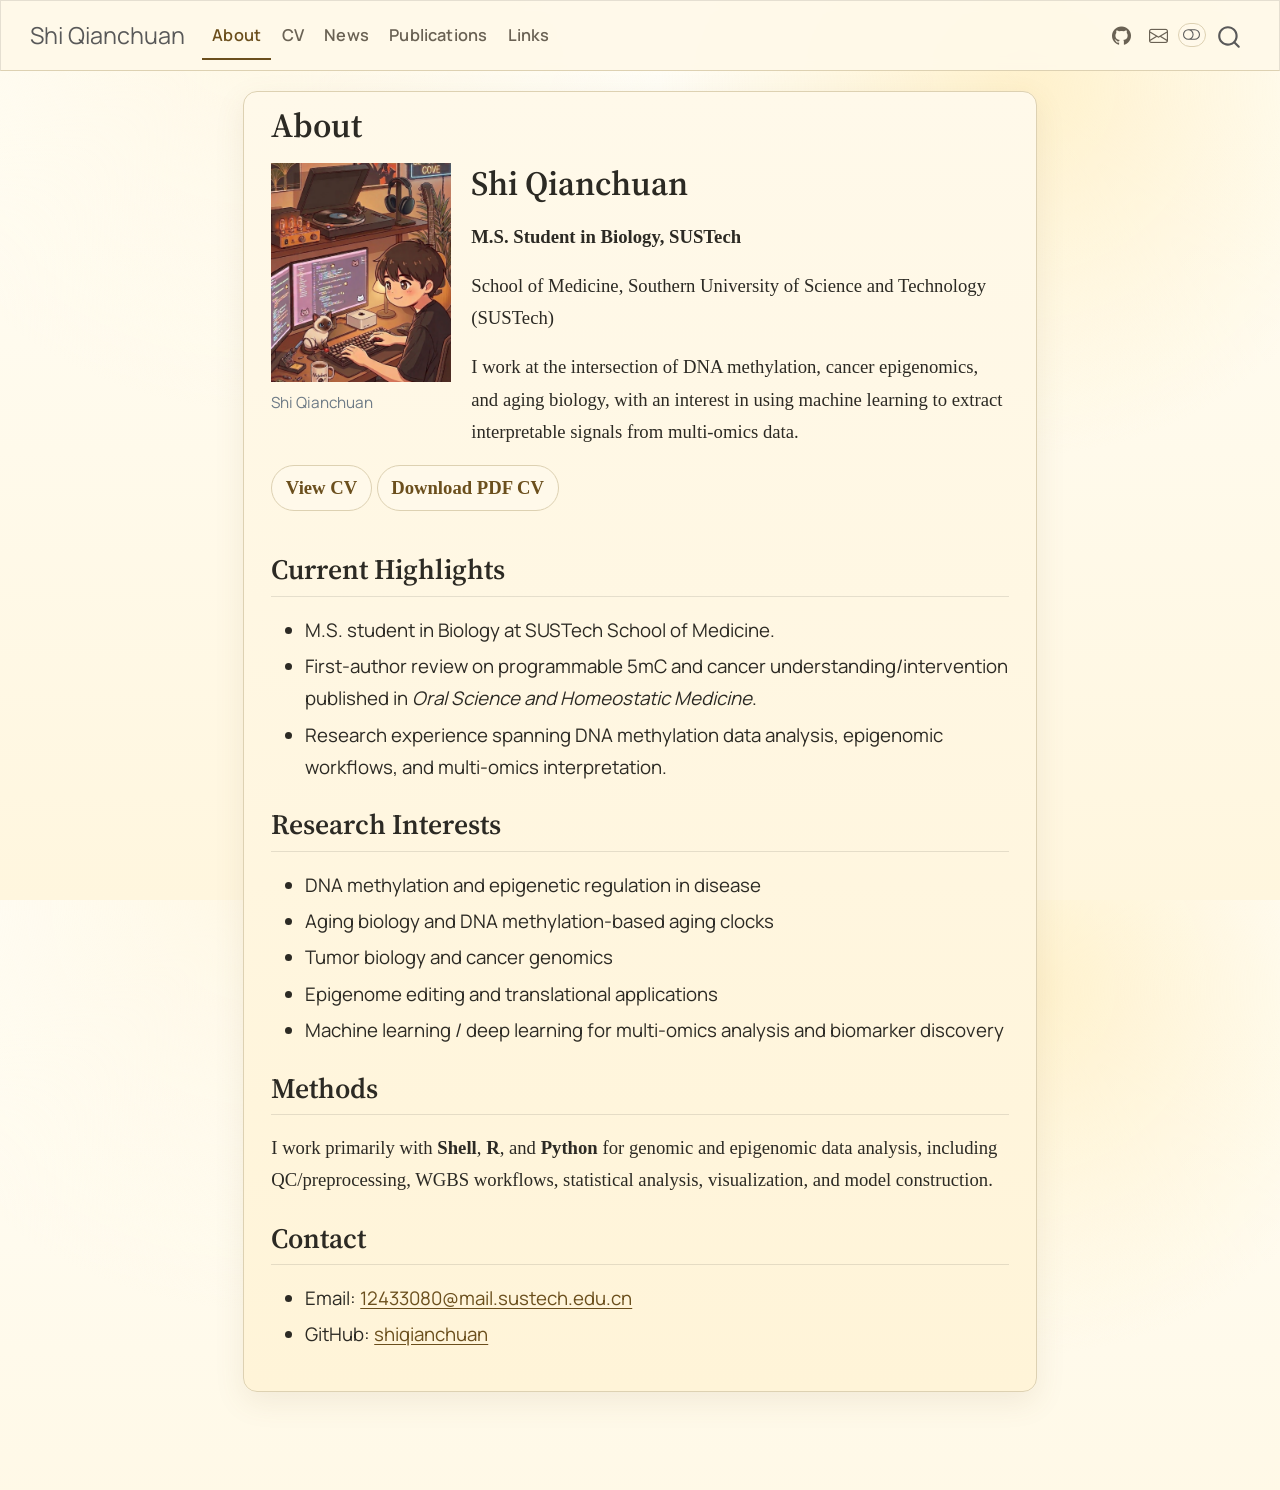
==== index.html @ 503e1775 "Update site: 2026-06-27 00:44:04" ====
<!DOCTYPE html>
<html xmlns="http://www.w3.org/1999/xhtml" lang="en" xml:lang="en"><head>

<meta charset="utf-8">
<meta name="generator" content="quarto-1.9.36">

<meta name="viewport" content="width=device-width, initial-scale=1.0, user-scalable=yes">


<title>About – Shi Qianchuan</title>
<style>
/* Default styles provided by pandoc.
** See https://pandoc.org/MANUAL.html#variables-for-html for config info.
*/
code{white-space: pre-wrap;}
span.smallcaps{font-variant: small-caps;}
div.columns{display: flex; gap: min(4vw, 1.5em);}
div.column{flex: auto; overflow-x: auto;}
div.hanging-indent{margin-left: 1.5em; text-indent: -1.5em;}
ul.task-list{list-style: none;}
ul.task-list li input[type="checkbox"] {
  width: 0.8em;
  margin: 0 0.8em 0.2em -1em; /* quarto-specific, see https://github.com/quarto-dev/quarto-cli/issues/4556 */ 
  vertical-align: middle;
}
</style>


<script src="site_libs/quarto-nav/quarto-nav.js"></script>
<script src="site_libs/quarto-nav/headroom.min.js"></script>
<script src="site_libs/clipboard/clipboard.min.js"></script>
<script src="site_libs/quarto-search/autocomplete.umd.js"></script>
<script src="site_libs/quarto-search/fuse.min.js"></script>
<script src="site_libs/quarto-search/quarto-search.js"></script>
<meta name="quarto:offset" content="./">
<script src="site_libs/quarto-html/quarto.js" type="module"></script>
<script src="site_libs/quarto-html/tabsets/tabsets.js" type="module"></script>
<script src="site_libs/quarto-html/popper.min.js"></script>
<script src="site_libs/quarto-html/tippy.umd.min.js"></script>
<script src="site_libs/quarto-html/anchor.min.js"></script>
<link href="site_libs/quarto-html/tippy.css" rel="stylesheet">
<link href="site_libs/quarto-html/quarto-syntax-highlighting-845c23b38eaddc0f92fda52bfe77a8c8.css" rel="stylesheet" class="quarto-color-scheme" id="quarto-text-highlighting-styles">
<link href="site_libs/quarto-html/quarto-syntax-highlighting-dark-f418161beb48e0141c760e455f12af2c.css" rel="stylesheet" class="quarto-color-scheme quarto-color-alternate" id="quarto-text-highlighting-styles">
<link href="site_libs/quarto-html/quarto-syntax-highlighting-845c23b38eaddc0f92fda52bfe77a8c8.css" rel="stylesheet" class="quarto-color-scheme-extra" id="quarto-text-highlighting-styles">
<script src="site_libs/bootstrap/bootstrap.min.js"></script>
<link href="site_libs/bootstrap/bootstrap-icons.css" rel="stylesheet">
<link href="site_libs/bootstrap/bootstrap-1b5cbb678aba238cc9ecc8dbef59e0a8.min.css" rel="stylesheet" append-hash="true" class="quarto-color-scheme" id="quarto-bootstrap" data-mode="light">
<link href="site_libs/bootstrap/bootstrap-dark-5685cd926c25366c96d9f1407e584118.min.css" rel="stylesheet" append-hash="true" class="quarto-color-scheme quarto-color-alternate" id="quarto-bootstrap" data-mode="dark">
<link href="site_libs/bootstrap/bootstrap-1b5cbb678aba238cc9ecc8dbef59e0a8.min.css" rel="stylesheet" append-hash="true" class="quarto-color-scheme-extra" id="quarto-bootstrap" data-mode="light">
<script id="quarto-search-options" type="application/json">{
  "location": "navbar",
  "copy-button": false,
  "collapse-after": 3,
  "panel-placement": "end",
  "type": "overlay",
  "limit": 50,
  "keyboard-shortcut": [
    "f",
    "/",
    "s"
  ],
  "show-item-context": false,
  "language": {
    "search-no-results-text": "No results",
    "search-matching-documents-text": "matching documents",
    "search-copy-link-title": "Copy link to search",
    "search-hide-matches-text": "Hide additional matches",
    "search-more-match-text": "more match in this document",
    "search-more-matches-text": "more matches in this document",
    "search-clear-button-title": "Clear",
    "search-text-placeholder": "",
    "search-detached-cancel-button-title": "Cancel",
    "search-submit-button-title": "Submit",
    "search-label": "Search"
  }
}</script>


<link rel="stylesheet" href="custom.css">
</head>

<body class="nav-fixed fullcontent quarto-light"><script id="quarto-html-before-body" type="application/javascript">
    const toggleBodyColorMode = (bsSheetEl) => {
      const mode = bsSheetEl.getAttribute("data-mode");
      const bodyEl = window.document.querySelector("body");
      if (mode === "dark") {
        bodyEl.classList.add("quarto-dark");
        bodyEl.classList.remove("quarto-light");
      } else {
        bodyEl.classList.add("quarto-light");
        bodyEl.classList.remove("quarto-dark");
      }
    }
    const toggleBodyColorPrimary = () => {
      const bsSheetEl = window.document.querySelector("link#quarto-bootstrap:not([rel=disabled-stylesheet])");
      if (bsSheetEl) {
        toggleBodyColorMode(bsSheetEl);
      }
    }
    const setColorSchemeToggle = (alternate) => {
      const toggles = window.document.querySelectorAll('.quarto-color-scheme-toggle');
      for (let i=0; i < toggles.length; i++) {
        const toggle = toggles[i];
        if (toggle) {
          if (alternate) {
            toggle.classList.add("alternate");
          } else {
            toggle.classList.remove("alternate");
          }
        }
      }
    };
    const toggleColorMode = (alternate) => {
      // Switch the stylesheets
      const primaryStylesheets = window.document.querySelectorAll('link.quarto-color-scheme:not(.quarto-color-alternate)');
      const alternateStylesheets = window.document.querySelectorAll('link.quarto-color-scheme.quarto-color-alternate');
      manageTransitions('#quarto-margin-sidebar .nav-link', false);
      if (alternate) {
        // note: dark is layered on light, we don't disable primary!
        enableStylesheet(alternateStylesheets);
        for (const sheetNode of alternateStylesheets) {
          if (sheetNode.id === "quarto-bootstrap") {
            toggleBodyColorMode(sheetNode);
          }
        }
      } else {
        disableStylesheet(alternateStylesheets);
        enableStylesheet(primaryStylesheets)
        toggleBodyColorPrimary();
      }
      manageTransitions('#quarto-margin-sidebar .nav-link', true);
      // Switch the toggles
      setColorSchemeToggle(alternate)
      // Hack to workaround the fact that safari doesn't
      // properly recolor the scrollbar when toggling (#1455)
      if (navigator.userAgent.indexOf('Safari') > 0 && navigator.userAgent.indexOf('Chrome') == -1) {
        manageTransitions("body", false);
        window.scrollTo(0, 1);
        setTimeout(() => {
          window.scrollTo(0, 0);
          manageTransitions("body", true);
        }, 40);
      }
    }
    const disableStylesheet = (stylesheets) => {
      for (let i=0; i < stylesheets.length; i++) {
        const stylesheet = stylesheets[i];
        stylesheet.rel = 'disabled-stylesheet';
      }
    }
    const enableStylesheet = (stylesheets) => {
      for (let i=0; i < stylesheets.length; i++) {
        const stylesheet = stylesheets[i];
        if(stylesheet.rel !== 'stylesheet') { // for Chrome, which will still FOUC without this check
          stylesheet.rel = 'stylesheet';
        }
      }
    }
    const manageTransitions = (selector, allowTransitions) => {
      const els = window.document.querySelectorAll(selector);
      for (let i=0; i < els.length; i++) {
        const el = els[i];
        if (allowTransitions) {
          el.classList.remove('notransition');
        } else {
          el.classList.add('notransition');
        }
      }
    }
    const isFileUrl = () => {
      return window.location.protocol === 'file:';
    }
    const hasAlternateSentinel = () => {
      let styleSentinel = getColorSchemeSentinel();
      if (styleSentinel !== null) {
        return styleSentinel === "alternate";
      } else {
        return false;
      }
    }
    const setStyleSentinel = (alternate) => {
      const value = alternate ? "alternate" : "default";
      if (!isFileUrl()) {
        window.localStorage.setItem("quarto-color-scheme", value);
      } else {
        localAlternateSentinel = value;
      }
    }
    const getColorSchemeSentinel = () => {
      if (!isFileUrl()) {
        const storageValue = window.localStorage.getItem("quarto-color-scheme");
        return storageValue != null ? storageValue : localAlternateSentinel;
      } else {
        return localAlternateSentinel;
      }
    }
    const toggleGiscusIfUsed = (isAlternate, darkModeDefault) => {
      const baseTheme = document.querySelector('#giscus-base-theme')?.value ?? 'light';
      const alternateTheme = document.querySelector('#giscus-alt-theme')?.value ?? 'dark';
      let newTheme = '';
      if(authorPrefersDark) {
        newTheme = isAlternate ? baseTheme : alternateTheme;
      } else {
        newTheme = isAlternate ? alternateTheme : baseTheme;
      }
      const changeGiscusTheme = () => {
        // From: https://github.com/giscus/giscus/issues/336
        const sendMessage = (message) => {
          const iframe = document.querySelector('iframe.giscus-frame');
          if (!iframe) return;
          iframe.contentWindow.postMessage({ giscus: message }, 'https://giscus.app');
        }
        sendMessage({
          setConfig: {
            theme: newTheme
          }
        });
      }
      const isGiscussLoaded = window.document.querySelector('iframe.giscus-frame') !== null;
      if (isGiscussLoaded) {
        changeGiscusTheme();
      }
    };
    const authorPrefersDark = false;
    const queryPrefersDark = window.matchMedia('(prefers-color-scheme: dark)');
    const darkModeDefault = queryPrefersDark.matches;
      document.querySelector('link#quarto-text-highlighting-styles.quarto-color-scheme-extra').rel = 'disabled-stylesheet';
      document.querySelector('link#quarto-bootstrap.quarto-color-scheme-extra').rel = 'disabled-stylesheet';
    let localAlternateSentinel = darkModeDefault ? 'alternate' : 'default';
    // Dark / light mode switch
    window.quartoToggleColorScheme = () => {
      // Read the current dark / light value
      let toAlternate = !hasAlternateSentinel();
      toggleColorMode(toAlternate);
      setStyleSentinel(toAlternate);
      toggleGiscusIfUsed(toAlternate, darkModeDefault);
      window.dispatchEvent(new Event('resize'));
    };
    queryPrefersDark.addEventListener("change", e => {
      if(window.localStorage.getItem("quarto-color-scheme") !== null)
        return;
      const alternate = e.matches
      toggleColorMode(alternate);
      localAlternateSentinel = e.matches ? 'alternate' : 'default'; // this is used alongside local storage!
      toggleGiscusIfUsed(alternate, darkModeDefault);
    });
    // Switch to dark mode if need be
    if (hasAlternateSentinel()) {
      toggleColorMode(true);
    } else {
      toggleColorMode(false);
    }
  </script>

<div id="quarto-search-results"></div>
  <header id="quarto-header" class="headroom fixed-top">
    <nav class="navbar navbar-expand-lg " data-bs-theme="dark">
      <div class="navbar-container container-fluid">
      <div class="navbar-brand-container mx-auto">
    <a class="navbar-brand" href="./index.html">
    <span class="navbar-title">Shi Qianchuan</span>
    </a>
  </div>
            <div id="quarto-search" class="" title="Search"></div>
          <button class="navbar-toggler" type="button" data-bs-toggle="collapse" data-bs-target="#navbarCollapse" aria-controls="navbarCollapse" role="menu" aria-expanded="false" aria-label="Toggle navigation" onclick="if (window.quartoToggleHeadroom) { window.quartoToggleHeadroom(); }">
  <span class="navbar-toggler-icon"></span>
</button>
          <div class="collapse navbar-collapse" id="navbarCollapse">
            <ul class="navbar-nav navbar-nav-scroll me-auto">
  <li class="nav-item">
    <a class="nav-link active" href="./index.html" aria-current="page"> 
<span class="menu-text">About</span></a>
  </li>  
  <li class="nav-item">
    <a class="nav-link" href="./cv.html"> 
<span class="menu-text">CV</span></a>
  </li>  
  <li class="nav-item">
    <a class="nav-link" href="./news.html"> 
<span class="menu-text">News</span></a>
  </li>  
  <li class="nav-item">
    <a class="nav-link" href="./publications.html"> 
<span class="menu-text">Publications</span></a>
  </li>  
  <li class="nav-item">
    <a class="nav-link" href="./links.html"> 
<span class="menu-text">Links</span></a>
  </li>  
</ul>
            <ul class="navbar-nav navbar-nav-scroll ms-auto">
  <li class="nav-item compact">
    <a class="nav-link" href="https://github.com/shiqianchuan"> <i class="bi bi-github" role="img">
</i> 
<span class="menu-text"></span></a>
  </li>  
  <li class="nav-item compact">
    <a class="nav-link" href="mailto:12433080@mail.sustech.edu.cn"> <i class="bi bi-envelope" role="img">
</i> 
<span class="menu-text"></span></a>
  </li>  
</ul>
          </div> <!-- /navcollapse -->
            <div class="quarto-navbar-tools">
  <a href="" class="quarto-color-scheme-toggle quarto-navigation-tool  px-1" onclick="window.quartoToggleColorScheme(); return false;" title="Toggle dark mode"><i class="bi"></i></a>
</div>
      </div> <!-- /container-fluid -->
    </nav>
</header>
<!-- content -->
<div id="quarto-content" class="quarto-container page-columns page-rows-contents page-layout-article page-navbar">
<!-- sidebar -->
<!-- margin-sidebar -->
    
<!-- main -->
<main class="content" id="quarto-document-content">


<header id="title-block-header" class="quarto-title-block default">
<div class="quarto-title">
<h1 class="title">About</h1>
</div>



<div class="quarto-title-meta">

    
  
    
  </div>
  


</header>


<div class="quarto-figure quarto-figure-center" style="float: left; margin-right: 20px; margin-bottom: 10px; border-radius: 14px;">
<figure class="figure">
<p><img src="about_picture/avatar.png" class="img-fluid figure-img" width="180"></p>
<figcaption>Shi Qianchuan</figcaption>
</figure>
</div>
<section id="shi-qianchuan" class="level1">
<h1>Shi Qianchuan</h1>
<p><strong>M.S. Student in Biology, SUSTech</strong></p>
<p>School of Medicine, Southern University of Science and Technology (SUSTech)</p>
<p>I work at the intersection of DNA methylation, cancer epigenomics, and aging biology, with an interest in using machine learning to extract interpretable signals from multi-omics data.</p>
<div class="profile-actions">
<p><a href="./cv.html">View CV</a> <a href="cv.pdf">Download PDF CV</a></p>
</div>
<section id="current-highlights" class="level2">
<h2 class="anchored" data-anchor-id="current-highlights">Current Highlights</h2>
<ul>
<li>M.S. student in Biology at SUSTech School of Medicine.</li>
<li>First-author review on programmable 5mC and cancer understanding/intervention published in <em>Oral Science and Homeostatic Medicine</em>.</li>
<li>Research experience spanning DNA methylation data analysis, epigenomic workflows, and multi-omics interpretation.</li>
</ul>
</section>
<section id="research-interests" class="level2">
<h2 class="anchored" data-anchor-id="research-interests">Research Interests</h2>
<ul>
<li>DNA methylation and epigenetic regulation in disease</li>
<li>Aging biology and DNA methylation-based aging clocks</li>
<li>Tumor biology and cancer genomics</li>
<li>Epigenome editing and translational applications</li>
<li>Machine learning / deep learning for multi-omics analysis and biomarker discovery</li>
</ul>
</section>
<section id="methods" class="level2">
<h2 class="anchored" data-anchor-id="methods">Methods</h2>
<p>I work primarily with <strong>Shell</strong>, <strong>R</strong>, and <strong>Python</strong> for genomic and epigenomic data analysis, including QC/preprocessing, WGBS workflows, statistical analysis, visualization, and model construction.</p>
</section>
<section id="contact" class="level2">
<h2 class="anchored" data-anchor-id="contact">Contact</h2>
<ul>
<li>Email: <a href="mailto:12433080@mail.sustech.edu.cn">12433080@mail.sustech.edu.cn</a></li>
<li>GitHub: <a href="https://github.com/shiqianchuan">shiqianchuan</a></li>
</ul>


</section>
</section>

</main> <!-- /main -->
<script id="quarto-html-after-body" type="application/javascript">
  window.document.addEventListener("DOMContentLoaded", function (event) {
    // Ensure there is a toggle, if there isn't float one in the top right
    if (window.document.querySelector('.quarto-color-scheme-toggle') === null) {
      const a = window.document.createElement('a');
      a.classList.add('top-right');
      a.classList.add('quarto-color-scheme-toggle');
      a.href = "";
      a.onclick = function() { try { window.quartoToggleColorScheme(); } catch {} return false; };
      const i = window.document.createElement("i");
      i.classList.add('bi');
      a.appendChild(i);
      window.document.body.appendChild(a);
    }
    setColorSchemeToggle(hasAlternateSentinel())
    const icon = "";
    const anchorJS = new window.AnchorJS();
    anchorJS.options = {
      placement: 'right',
      icon: icon
    };
    anchorJS.add('.anchored');
    const isCodeAnnotation = (el) => {
      for (const clz of el.classList) {
        if (clz.startsWith('code-annotation-')) {                     
          return true;
        }
      }
      return false;
    }
    const onCopySuccess = function(e) {
      // button target
      const button = e.trigger;
      // don't keep focus
      button.blur();
      // flash "checked"
      button.classList.add('code-copy-button-checked');
      var currentTitle = button.getAttribute("title");
      button.setAttribute("title", "Copied!");
      let tooltip;
      if (window.bootstrap) {
        button.setAttribute("data-bs-toggle", "tooltip");
        button.setAttribute("data-bs-placement", "left");
        button.setAttribute("data-bs-title", "Copied!");
        tooltip = new bootstrap.Tooltip(button, 
          { trigger: "manual", 
            customClass: "code-copy-button-tooltip",
            offset: [0, -8]});
        tooltip.show();    
      }
      setTimeout(function() {
        if (tooltip) {
          tooltip.hide();
          button.removeAttribute("data-bs-title");
          button.removeAttribute("data-bs-toggle");
          button.removeAttribute("data-bs-placement");
        }
        button.setAttribute("title", currentTitle);
        button.classList.remove('code-copy-button-checked');
      }, 1000);
      // clear code selection
      e.clearSelection();
    }
    const getTextToCopy = function(trigger) {
      const outerScaffold = trigger.parentElement.cloneNode(true);
      const codeEl = outerScaffold.querySelector('code');
      for (const childEl of codeEl.children) {
        if (isCodeAnnotation(childEl)) {
          childEl.remove();
        }
      }
      return codeEl.innerText;
    }
    const clipboard = new window.ClipboardJS('.code-copy-button:not([data-in-quarto-modal])', {
      text: getTextToCopy
    });
    clipboard.on('success', onCopySuccess);
    if (window.document.getElementById('quarto-embedded-source-code-modal')) {
      const clipboardModal = new window.ClipboardJS('.code-copy-button[data-in-quarto-modal]', {
        text: getTextToCopy,
        container: window.document.getElementById('quarto-embedded-source-code-modal')
      });
      clipboardModal.on('success', onCopySuccess);
    }
      var localhostRegex = new RegExp(/^(?:http|https):\/\/localhost\:?[0-9]*\//);
      var mailtoRegex = new RegExp(/^mailto:/);
        var filterRegex = new RegExp("https:\/\/qianchuanshi\.github\.io");
      var isInternal = (href) => {
          return filterRegex.test(href) || localhostRegex.test(href) || mailtoRegex.test(href);
      }
      // Inspect non-navigation links and adorn them if external
     var links = window.document.querySelectorAll('a[href]:not(.nav-link):not(.navbar-brand):not(.toc-action):not(.sidebar-link):not(.sidebar-item-toggle):not(.pagination-link):not(.no-external):not([aria-hidden]):not(.dropdown-item):not(.quarto-navigation-tool):not(.about-link)');
      for (var i=0; i<links.length; i++) {
        const link = links[i];
        if (!isInternal(link.href)) {
          // undo the damage that might have been done by quarto-nav.js in the case of
          // links that we want to consider external
          if (link.dataset.originalHref !== undefined) {
            link.href = link.dataset.originalHref;
          }
        }
      }
    function tippyHover(el, contentFn, onTriggerFn, onUntriggerFn) {
      const config = {
        allowHTML: true,
        maxWidth: 500,
        delay: 100,
        arrow: false,
        appendTo: function(el) {
            return el.parentElement;
        },
        interactive: true,
        interactiveBorder: 10,
        theme: 'quarto',
        placement: 'bottom-start',
      };
      if (contentFn) {
        config.content = contentFn;
      }
      if (onTriggerFn) {
        config.onTrigger = onTriggerFn;
      }
      if (onUntriggerFn) {
        config.onUntrigger = onUntriggerFn;
      }
      window.tippy(el, config); 
    }
    const noterefs = window.document.querySelectorAll('a[role="doc-noteref"]');
    for (var i=0; i<noterefs.length; i++) {
      const ref = noterefs[i];
      tippyHover(ref, function() {
        // use id or data attribute instead here
        let href = ref.getAttribute('data-footnote-href') || ref.getAttribute('href');
        try { href = new URL(href).hash; } catch {}
        const id = href.replace(/^#\/?/, "");
        const note = window.document.getElementById(id);
        if (note) {
          return note.innerHTML;
        } else {
          return "";
        }
      });
    }
    const xrefs = window.document.querySelectorAll('a.quarto-xref');
    const processXRef = (id, note) => {
      // Strip column container classes
      const stripColumnClz = (el) => {
        el.classList.remove("page-full", "page-columns");
        if (el.children) {
          for (const child of el.children) {
            stripColumnClz(child);
          }
        }
      }
      stripColumnClz(note)
      if (id === null || id.startsWith('sec-')) {
        // Special case sections, only their first couple elements
        const container = document.createElement("div");
        if (note.children && note.children.length > 2) {
          container.appendChild(note.children[0].cloneNode(true));
          for (let i = 1; i < note.children.length; i++) {
            const child = note.children[i];
            if (child.tagName === "P" && child.innerText === "") {
              continue;
            } else {
              container.appendChild(child.cloneNode(true));
              break;
            }
          }
          if (window.Quarto?.typesetMath) {
            window.Quarto.typesetMath(container);
          }
          return container.innerHTML
        } else {
          if (window.Quarto?.typesetMath) {
            window.Quarto.typesetMath(note);
          }
          return note.innerHTML;
        }
      } else {
        // Remove any anchor links if they are present
        const anchorLink = note.querySelector('a.anchorjs-link');
        if (anchorLink) {
          anchorLink.remove();
        }
        if (window.Quarto?.typesetMath) {
          window.Quarto.typesetMath(note);
        }
        if (note.classList.contains("callout")) {
          return note.outerHTML;
        } else {
          return note.innerHTML;
        }
      }
    }
    for (var i=0; i<xrefs.length; i++) {
      const xref = xrefs[i];
      tippyHover(xref, undefined, function(instance) {
        instance.disable();
        let url = xref.getAttribute('href');
        let hash = undefined; 
        if (url.startsWith('#')) {
          hash = url;
        } else {
          try { hash = new URL(url).hash; } catch {}
        }
        if (hash) {
          const id = hash.replace(/^#\/?/, "");
          const note = window.document.getElementById(id);
          if (note !== null) {
            try {
              const html = processXRef(id, note.cloneNode(true));
              instance.setContent(html);
            } finally {
              instance.enable();
              instance.show();
            }
          } else {
            // See if we can fetch this
            fetch(url.split('#')[0])
            .then(res => res.text())
            .then(html => {
              const parser = new DOMParser();
              const htmlDoc = parser.parseFromString(html, "text/html");
              const note = htmlDoc.getElementById(id);
              if (note !== null) {
                const html = processXRef(id, note);
                instance.setContent(html);
              } 
            }).finally(() => {
              instance.enable();
              instance.show();
            });
          }
        } else {
          // See if we can fetch a full url (with no hash to target)
          // This is a special case and we should probably do some content thinning / targeting
          fetch(url)
          .then(res => res.text())
          .then(html => {
            const parser = new DOMParser();
            const htmlDoc = parser.parseFromString(html, "text/html");
            const note = htmlDoc.querySelector('main.content');
            if (note !== null) {
              // This should only happen for chapter cross references
              // (since there is no id in the URL)
              // remove the first header
              if (note.children.length > 0 && note.children[0].tagName === "HEADER") {
                note.children[0].remove();
              }
              const html = processXRef(null, note);
              instance.setContent(html);
            } 
          }).finally(() => {
            instance.enable();
            instance.show();
          });
        }
      }, function(instance) {
      });
    }
        let selectedAnnoteEl;
        const selectorForAnnotation = ( cell, annotation) => {
          let cellAttr = 'data-code-cell="' + cell + '"';
          let lineAttr = 'data-code-annotation="' +  annotation + '"';
          const selector = 'span[' + cellAttr + '][' + lineAttr + ']';
          return selector;
        }
        const selectCodeLines = (annoteEl) => {
          const doc = window.document;
          const targetCell = annoteEl.getAttribute("data-target-cell");
          const targetAnnotation = annoteEl.getAttribute("data-target-annotation");
          const annoteSpan = window.document.querySelector(selectorForAnnotation(targetCell, targetAnnotation));
          const lines = annoteSpan.getAttribute("data-code-lines").split(",");
          const lineIds = lines.map((line) => {
            return targetCell + "-" + line;
          })
          let top = null;
          let height = null;
          let parent = null;
          if (lineIds.length > 0) {
              //compute the position of the single el (top and bottom and make a div)
              const el = window.document.getElementById(lineIds[0]);
              top = el.offsetTop;
              height = el.offsetHeight;
              parent = el.parentElement.parentElement;
            if (lineIds.length > 1) {
              const lastEl = window.document.getElementById(lineIds[lineIds.length - 1]);
              const bottom = lastEl.offsetTop + lastEl.offsetHeight;
              height = bottom - top;
            }
            if (top !== null && height !== null && parent !== null) {
              // cook up a div (if necessary) and position it 
              let div = window.document.getElementById("code-annotation-line-highlight");
              if (div === null) {
                div = window.document.createElement("div");
                div.setAttribute("id", "code-annotation-line-highlight");
                div.style.position = 'absolute';
                parent.appendChild(div);
              }
              div.style.top = top - 2 + "px";
              div.style.height = height + 4 + "px";
              div.style.left = 0;
              let gutterDiv = window.document.getElementById("code-annotation-line-highlight-gutter");
              if (gutterDiv === null) {
                gutterDiv = window.document.createElement("div");
                gutterDiv.setAttribute("id", "code-annotation-line-highlight-gutter");
                gutterDiv.style.position = 'absolute';
                const codeCell = window.document.getElementById(targetCell);
                const gutter = codeCell.querySelector('.code-annotation-gutter');
                gutter.appendChild(gutterDiv);
              }
              gutterDiv.style.top = top - 2 + "px";
              gutterDiv.style.height = height + 4 + "px";
            }
            selectedAnnoteEl = annoteEl;
          }
        };
        const unselectCodeLines = () => {
          const elementsIds = ["code-annotation-line-highlight", "code-annotation-line-highlight-gutter"];
          elementsIds.forEach((elId) => {
            const div = window.document.getElementById(elId);
            if (div) {
              div.remove();
            }
          });
          selectedAnnoteEl = undefined;
        };
          // Handle positioning of the toggle
      window.addEventListener(
        "resize",
        throttle(() => {
          elRect = undefined;
          if (selectedAnnoteEl) {
            selectCodeLines(selectedAnnoteEl);
          }
        }, 10)
      );
      function throttle(fn, ms) {
      let throttle = false;
      let timer;
        return (...args) => {
          if(!throttle) { // first call gets through
              fn.apply(this, args);
              throttle = true;
          } else { // all the others get throttled
              if(timer) clearTimeout(timer); // cancel #2
              timer = setTimeout(() => {
                fn.apply(this, args);
                timer = throttle = false;
              }, ms);
          }
        };
      }
        // Attach click handler to the DT
        const annoteDls = window.document.querySelectorAll('dt[data-target-cell]');
        for (const annoteDlNode of annoteDls) {
          annoteDlNode.addEventListener('click', (event) => {
            const clickedEl = event.target;
            if (clickedEl !== selectedAnnoteEl) {
              unselectCodeLines();
              const activeEl = window.document.querySelector('dt[data-target-cell].code-annotation-active');
              if (activeEl) {
                activeEl.classList.remove('code-annotation-active');
              }
              selectCodeLines(clickedEl);
              clickedEl.classList.add('code-annotation-active');
            } else {
              // Unselect the line
              unselectCodeLines();
              clickedEl.classList.remove('code-annotation-active');
            }
          });
        }
    const findCites = (el) => {
      const parentEl = el.parentElement;
      if (parentEl) {
        const cites = parentEl.dataset.cites;
        if (cites) {
          return {
            el,
            cites: cites.split(' ')
          };
        } else {
          return findCites(el.parentElement)
        }
      } else {
        return undefined;
      }
    };
    var bibliorefs = window.document.querySelectorAll('a[role="doc-biblioref"]');
    for (var i=0; i<bibliorefs.length; i++) {
      const ref = bibliorefs[i];
      const citeInfo = findCites(ref);
      if (citeInfo) {
        tippyHover(citeInfo.el, function() {
          var popup = window.document.createElement('div');
          citeInfo.cites.forEach(function(cite) {
            var citeDiv = window.document.createElement('div');
            citeDiv.classList.add('hanging-indent');
            citeDiv.classList.add('csl-entry');
            var biblioDiv = window.document.getElementById('ref-' + cite);
            if (biblioDiv) {
              citeDiv.innerHTML = biblioDiv.innerHTML;
            }
            popup.appendChild(citeDiv);
          });
          return popup.innerHTML;
        });
      }
    }
  });
  </script>
</div> <!-- /content -->




</body></html>
---- site_libs/quarto-html/tippy.css ----
.tippy-box[data-animation=fade][data-state=hidden]{opacity:0}[data-tippy-root]{max-width:calc(100vw - 10px)}.tippy-box{position:relative;background-color:#333;color:#fff;border-radius:4px;font-size:14px;line-height:1.4;white-space:normal;outline:0;transition-property:transform,visibility,opacity}.tippy-box[data-placement^=top]>.tippy-arrow{bottom:0}.tippy-box[data-placement^=top]>.tippy-arrow:before{bottom:-7px;left:0;border-width:8px 8px 0;border-top-color:initial;transform-origin:center top}.tippy-box[data-placement^=bottom]>.tippy-arrow{top:0}.tippy-box[data-placement^=bottom]>.tippy-arrow:before{top:-7px;left:0;border-width:0 8px 8px;border-bottom-color:initial;transform-origin:center bottom}.tippy-box[data-placement^=left]>.tippy-arrow{right:0}.tippy-box[data-placement^=left]>.tippy-arrow:before{border-width:8px 0 8px 8px;border-left-color:initial;right:-7px;transform-origin:center left}.tippy-box[data-placement^=right]>.tippy-arrow{left:0}.tippy-box[data-placement^=right]>.tippy-arrow:before{left:-7px;border-width:8px 8px 8px 0;border-right-color:initial;transform-origin:center right}.tippy-box[data-inertia][data-state=visible]{transition-timing-function:cubic-bezier(.54,1.5,.38,1.11)}.tippy-arrow{width:16px;height:16px;color:#333}.tippy-arrow:before{content:"";position:absolute;border-color:transparent;border-style:solid}.tippy-content{position:relative;padding:5px 9px;z-index:1}
---- site_libs/quarto-html/quarto-syntax-highlighting-845c23b38eaddc0f92fda52bfe77a8c8.css ----
/* quarto syntax highlight colors */
:root {
  --quarto-hl-ot-color: #003B4F;
  --quarto-hl-at-color: #657422;
  --quarto-hl-ss-color: #20794D;
  --quarto-hl-an-color: #5E5E5E;
  --quarto-hl-fu-color: #4758AB;
  --quarto-hl-st-color: #20794D;
  --quarto-hl-cf-color: #003B4F;
  --quarto-hl-op-color: #5E5E5E;
  --quarto-hl-er-color: #AD0000;
  --quarto-hl-bn-color: #AD0000;
  --quarto-hl-al-color: #AD0000;
  --quarto-hl-va-color: #111111;
  --quarto-hl-bu-color: inherit;
  --quarto-hl-ex-color: inherit;
  --quarto-hl-pp-color: #AD0000;
  --quarto-hl-in-color: #5E5E5E;
  --quarto-hl-vs-color: #20794D;
  --quarto-hl-wa-color: #5E5E5E;
  --quarto-hl-do-color: #5E5E5E;
  --quarto-hl-im-color: #00769E;
  --quarto-hl-ch-color: #20794D;
  --quarto-hl-dt-color: #AD0000;
  --quarto-hl-fl-color: #AD0000;
  --quarto-hl-co-color: #5E5E5E;
  --quarto-hl-cv-color: #5E5E5E;
  --quarto-hl-cn-color: #8f5902;
  --quarto-hl-sc-color: #5E5E5E;
  --quarto-hl-dv-color: #AD0000;
  --quarto-hl-kw-color: #003B4F;
}

/* other quarto variables */
:root {
  --quarto-font-monospace: SFMono-Regular, Menlo, Monaco, Consolas, "Liberation Mono", "Courier New", monospace;
}

/* syntax highlight based on Pandoc's rules */
pre > code.sourceCode > span {
  color: #003B4F;
}

code.sourceCode > span {
  color: #003B4F;
}

div.sourceCode,
div.sourceCode pre.sourceCode {
  color: #003B4F;
}

/* Normal */
code span {
  color: #003B4F;
}

/* Alert */
code span.al {
  color: #AD0000;
  font-style: inherit;
}

/* Annotation */
code span.an {
  color: #5E5E5E;
  font-style: inherit;
}

/* Attribute */
code span.at {
  color: #657422;
  font-style: inherit;
}

/* BaseN */
code span.bn {
  color: #AD0000;
  font-style: inherit;
}

/* BuiltIn */
code span.bu {
  font-style: inherit;
}

/* ControlFlow */
code span.cf {
  color: #003B4F;
  font-weight: bold;
  font-style: inherit;
}

/* Char */
code span.ch {
  color: #20794D;
  font-style: inherit;
}

/* Constant */
code span.cn {
  color: #8f5902;
  font-style: inherit;
}

/* Comment */
code span.co {
  color: #5E5E5E;
  font-style: inherit;
}

/* CommentVar */
code span.cv {
  color: #5E5E5E;
  font-style: italic;
}

/* Documentation */
code span.do {
  color: #5E5E5E;
  font-style: italic;
}

/* DataType */
code span.dt {
  color: #AD0000;
  font-style: inherit;
}

/* DecVal */
code span.dv {
  color: #AD0000;
  font-style: inherit;
}

/* Error */
code span.er {
  color: #AD0000;
  font-style: inherit;
}

/* Extension */
code span.ex {
  font-style: inherit;
}

/* Float */
code span.fl {
  color: #AD0000;
  font-style: inherit;
}

/* Function */
code span.fu {
  color: #4758AB;
  font-style: inherit;
}

/* Import */
code span.im {
  color: #00769E;
  font-style: inherit;
}

/* Information */
code span.in {
  color: #5E5E5E;
  font-style: inherit;
}

/* Keyword */
code span.kw {
  color: #003B4F;
  font-weight: bold;
  font-style: inherit;
}

/* Operator */
code span.op {
  color: #5E5E5E;
  font-style: inherit;
}

/* Other */
code span.ot {
  color: #003B4F;
  font-style: inherit;
}

/* Preprocessor */
code span.pp {
  color: #AD0000;
  font-style: inherit;
}

/* SpecialChar */
code span.sc {
  color: #5E5E5E;
  font-style: inherit;
}

/* SpecialString */
code span.ss {
  color: #20794D;
  font-style: inherit;
}

/* String */
code span.st {
  color: #20794D;
  font-style: inherit;
}

/* Variable */
code span.va {
  color: #111111;
  font-style: inherit;
}

/* VerbatimString */
code span.vs {
  color: #20794D;
  font-style: inherit;
}

/* Warning */
code span.wa {
  color: #5E5E5E;
  font-style: italic;
}

.prevent-inlining {
  content: "</";
}

/*# sourceMappingURL=ac89f0bb514bba72461919f78549e31c.css.map */
---- site_libs/quarto-html/quarto-syntax-highlighting-dark-f418161beb48e0141c760e455f12af2c.css ----
/* quarto syntax highlight colors */
:root {
  --quarto-hl-al-color: #f07178;
  --quarto-hl-an-color: #d4d0ab;
  --quarto-hl-at-color: #00e0e0;
  --quarto-hl-bn-color: #d4d0ab;
  --quarto-hl-bu-color: #abe338;
  --quarto-hl-ch-color: #abe338;
  --quarto-hl-co-color: #f8f8f2;
  --quarto-hl-cv-color: #ffd700;
  --quarto-hl-cn-color: #ffd700;
  --quarto-hl-cf-color: #ffa07a;
  --quarto-hl-dt-color: #ffa07a;
  --quarto-hl-dv-color: #d4d0ab;
  --quarto-hl-do-color: #f8f8f2;
  --quarto-hl-er-color: #f07178;
  --quarto-hl-ex-color: #00e0e0;
  --quarto-hl-fl-color: #d4d0ab;
  --quarto-hl-fu-color: #ffa07a;
  --quarto-hl-im-color: #abe338;
  --quarto-hl-in-color: #d4d0ab;
  --quarto-hl-kw-color: #ffa07a;
  --quarto-hl-op-color: #ffa07a;
  --quarto-hl-ot-color: #00e0e0;
  --quarto-hl-pp-color: #dcc6e0;
  --quarto-hl-re-color: #00e0e0;
  --quarto-hl-sc-color: #abe338;
  --quarto-hl-ss-color: #abe338;
  --quarto-hl-st-color: #abe338;
  --quarto-hl-va-color: #00e0e0;
  --quarto-hl-vs-color: #abe338;
  --quarto-hl-wa-color: #dcc6e0;
}

/* other quarto variables */
:root {
  --quarto-font-monospace: SFMono-Regular, Menlo, Monaco, Consolas, "Liberation Mono", "Courier New", monospace;
}

/* syntax highlight based on Pandoc's rules */
pre > code.sourceCode > span {
  color: #f8f8f2;
}

code.sourceCode > span {
  color: #f8f8f2;
}

div.sourceCode,
div.sourceCode pre.sourceCode {
  color: #f8f8f2;
}

/* Normal */
code span {
  color: #f8f8f2;
}

/* Alert */
code span.al {
  color: #f07178;
}

/* Annotation */
code span.an {
  color: #d4d0ab;
}

/* Attribute */
code span.at {
  color: #00e0e0;
}

/* BaseN */
code span.bn {
  color: #d4d0ab;
}

/* BuiltIn */
code span.bu {
  color: #abe338;
}

/* ControlFlow */
code span.cf {
  font-weight: bold;
  color: #ffa07a;
}

/* Char */
code span.ch {
  color: #abe338;
}

/* Constant */
code span.cn {
  color: #ffd700;
}

/* Comment */
code span.co {
  font-style: italic;
  color: #f8f8f2;
}

/* CommentVar */
code span.cv {
  color: #ffd700;
}

/* Documentation */
code span.do {
  color: #f8f8f2;
}

/* DataType */
code span.dt {
  color: #ffa07a;
}

/* DecVal */
code span.dv {
  color: #d4d0ab;
}

/* Error */
code span.er {
  color: #f07178;
  text-decoration: underline;
}

/* Extension */
code span.ex {
  font-weight: bold;
  color: #00e0e0;
}

/* Float */
code span.fl {
  color: #d4d0ab;
}

/* Function */
code span.fu {
  color: #ffa07a;
}

/* Import */
code span.im {
  color: #abe338;
}

/* Information */
code span.in {
  color: #d4d0ab;
}

/* Keyword */
code span.kw {
  font-weight: bold;
  color: #ffa07a;
}

/* Operator */
code span.op {
  color: #ffa07a;
}

/* Other */
code span.ot {
  color: #00e0e0;
}

/* Preprocessor */
code span.pp {
  color: #dcc6e0;
}

/* RegionMarker */
code span.re {
  background-color: #f8f8f2;
  color: #00e0e0;
}

/* SpecialChar */
code span.sc {
  color: #abe338;
}

/* SpecialString */
code span.ss {
  color: #abe338;
}

/* String */
code span.st {
  color: #abe338;
}

/* Variable */
code span.va {
  color: #00e0e0;
}

/* VerbatimString */
code span.vs {
  color: #abe338;
}

/* Warning */
code span.wa {
  color: #dcc6e0;
}

.prevent-inlining {
  content: "</";
}

/*# sourceMappingURL=378c2a0cc31455d06730fbe37c8f3789.css.map */
---- site_libs/quarto-html/quarto-syntax-highlighting-845c23b38eaddc0f92fda52bfe77a8c8.css ----
/* quarto syntax highlight colors */
:root {
  --quarto-hl-ot-color: #003B4F;
  --quarto-hl-at-color: #657422;
  --quarto-hl-ss-color: #20794D;
  --quarto-hl-an-color: #5E5E5E;
  --quarto-hl-fu-color: #4758AB;
  --quarto-hl-st-color: #20794D;
  --quarto-hl-cf-color: #003B4F;
  --quarto-hl-op-color: #5E5E5E;
  --quarto-hl-er-color: #AD0000;
  --quarto-hl-bn-color: #AD0000;
  --quarto-hl-al-color: #AD0000;
  --quarto-hl-va-color: #111111;
  --quarto-hl-bu-color: inherit;
  --quarto-hl-ex-color: inherit;
  --quarto-hl-pp-color: #AD0000;
  --quarto-hl-in-color: #5E5E5E;
  --quarto-hl-vs-color: #20794D;
  --quarto-hl-wa-color: #5E5E5E;
  --quarto-hl-do-color: #5E5E5E;
  --quarto-hl-im-color: #00769E;
  --quarto-hl-ch-color: #20794D;
  --quarto-hl-dt-color: #AD0000;
  --quarto-hl-fl-color: #AD0000;
  --quarto-hl-co-color: #5E5E5E;
  --quarto-hl-cv-color: #5E5E5E;
  --quarto-hl-cn-color: #8f5902;
  --quarto-hl-sc-color: #5E5E5E;
  --quarto-hl-dv-color: #AD0000;
  --quarto-hl-kw-color: #003B4F;
}

/* other quarto variables */
:root {
  --quarto-font-monospace: SFMono-Regular, Menlo, Monaco, Consolas, "Liberation Mono", "Courier New", monospace;
}

/* syntax highlight based on Pandoc's rules */
pre > code.sourceCode > span {
  color: #003B4F;
}

code.sourceCode > span {
  color: #003B4F;
}

div.sourceCode,
div.sourceCode pre.sourceCode {
  color: #003B4F;
}

/* Normal */
code span {
  color: #003B4F;
}

/* Alert */
code span.al {
  color: #AD0000;
  font-style: inherit;
}

/* Annotation */
code span.an {
  color: #5E5E5E;
  font-style: inherit;
}

/* Attribute */
code span.at {
  color: #657422;
  font-style: inherit;
}

/* BaseN */
code span.bn {
  color: #AD0000;
  font-style: inherit;
}

/* BuiltIn */
code span.bu {
  font-style: inherit;
}

/* ControlFlow */
code span.cf {
  color: #003B4F;
  font-weight: bold;
  font-style: inherit;
}

/* Char */
code span.ch {
  color: #20794D;
  font-style: inherit;
}

/* Constant */
code span.cn {
  color: #8f5902;
  font-style: inherit;
}

/* Comment */
code span.co {
  color: #5E5E5E;
  font-style: inherit;
}

/* CommentVar */
code span.cv {
  color: #5E5E5E;
  font-style: italic;
}

/* Documentation */
code span.do {
  color: #5E5E5E;
  font-style: italic;
}

/* DataType */
code span.dt {
  color: #AD0000;
  font-style: inherit;
}

/* DecVal */
code span.dv {
  color: #AD0000;
  font-style: inherit;
}

/* Error */
code span.er {
  color: #AD0000;
  font-style: inherit;
}

/* Extension */
code span.ex {
  font-style: inherit;
}

/* Float */
code span.fl {
  color: #AD0000;
  font-style: inherit;
}

/* Function */
code span.fu {
  color: #4758AB;
  font-style: inherit;
}

/* Import */
code span.im {
  color: #00769E;
  font-style: inherit;
}

/* Information */
code span.in {
  color: #5E5E5E;
  font-style: inherit;
}

/* Keyword */
code span.kw {
  color: #003B4F;
  font-weight: bold;
  font-style: inherit;
}

/* Operator */
code span.op {
  color: #5E5E5E;
  font-style: inherit;
}

/* Other */
code span.ot {
  color: #003B4F;
  font-style: inherit;
}

/* Preprocessor */
code span.pp {
  color: #AD0000;
  font-style: inherit;
}

/* SpecialChar */
code span.sc {
  color: #5E5E5E;
  font-style: inherit;
}

/* SpecialString */
code span.ss {
  color: #20794D;
  font-style: inherit;
}

/* String */
code span.st {
  color: #20794D;
  font-style: inherit;
}

/* Variable */
code span.va {
  color: #111111;
  font-style: inherit;
}

/* VerbatimString */
code span.vs {
  color: #20794D;
  font-style: inherit;
}

/* Warning */
code span.wa {
  color: #5E5E5E;
  font-style: italic;
}

.prevent-inlining {
  content: "</";
}

/*# sourceMappingURL=ac89f0bb514bba72461919f78549e31c.css.map */
---- custom.css ----
/* Academic profile style with light-yellow + dark modes */

@import url("https://fonts.googleapis.com/css2?family=Source+Serif+4:wght@400;600;700&family=Manrope:wght@400;500;600&display=swap");

:root {
  --ink: #2c2a24;
  --muted: #6a6254;
  --line: #ddd1b2;
  --paper: #fff9ea;
  --paper-2: #fff4d8;
  --brand: #6b4f1d;
  --bg-a: #fff8e6;
  --bg-b: #fff1cc;
  --bg-c: #fffef8;
  --bg-d: #fff6de;
  --banner: rgba(255, 250, 235, 0.9);
  --nav: rgba(255, 249, 233, 0.93);
  --shadow: rgba(128, 102, 58, 0.1);
}

body.quarto-dark {
  --ink: #f2e8cf;
  --muted: #d6c8a2;
  --line: #4b3f29;
  --paper: #141414;
  --paper-2: #0e0e0e;
  --brand: #f4d58d;
  --bg-a: #1b1b1b;
  --bg-b: #111111;
  --bg-c: #080808;
  --bg-d: #050505;
  --banner: rgba(10, 10, 10, 0.96);
  --nav: rgba(8, 8, 8, 0.96);
  --shadow: rgba(0, 0, 0, 0.55);
}

body.quarto-light {
  --ink: #2c2a24;
  --muted: #6a6254;
  --line: #ddd1b2;
  --paper: #fff9ea;
  --paper-2: #fff4d8;
  --brand: #6b4f1d;
  --bg-a: #fff8e6;
  --bg-b: #fff1cc;
  --bg-c: #fffef8;
  --bg-d: #fff6de;
  --banner: rgba(255, 250, 235, 0.9);
  --nav: rgba(255, 249, 233, 0.93);
  --shadow: rgba(128, 102, 58, 0.1);
}

body {
  font-family: "Manrope", "Avenir Next", "Segoe UI", sans-serif;
  color: var(--ink);
  line-height: 1.72;
  background:
    radial-gradient(circle at 20% 0%, var(--bg-a) 0%, transparent 30%),
    radial-gradient(circle at 80% 10%, var(--bg-b) 0%, transparent 28%),
    linear-gradient(180deg, var(--bg-c) 0%, var(--bg-d) 100%);
}

.quarto-title .title,
h1, h2, h3 {
  font-family: "Source Serif 4", "Palatino Linotype", serif;
}

.quarto-title-banner {
  background: var(--banner);
  border-bottom: 1px solid var(--line);
  padding-top: 1.1rem;
  padding-bottom: 1.1rem;
}

main.content {
  max-width: 860px;
  margin: 1.2rem auto 2.2rem auto;
  padding: 1.4rem 1.6rem;
  background: linear-gradient(180deg, var(--paper) 0%, var(--paper-2) 100%);
  border: 1px solid var(--line);
  border-radius: 14px;
  box-shadow: 0 10px 30px var(--shadow);
}

h1 {
  margin-top: 0.4rem;
}

h2, h3 {
  margin-top: 1.5rem;
}

p, li {
  color: var(--ink);
}

.navbar {
  background: var(--nav);
  border-bottom: 1px solid var(--line);
  backdrop-filter: blur(6px);
}

.navbar-nav .nav-link {
  font-weight: 600;
  letter-spacing: 0.01em;
  color: var(--muted) !important;
}

.navbar-nav .nav-link.active {
  color: var(--brand) !important;
  border-bottom: 2px solid var(--brand);
}

a {
  color: var(--brand);
}

a:hover {
  text-decoration-thickness: 2px;
}

.profile-actions {
  display: flex;
  flex-wrap: wrap;
  gap: 0.65rem;
  margin: 1rem 0 1.2rem;
}

.profile-actions a {
  display: inline-flex;
  align-items: center;
  min-height: 2.35rem;
  padding: 0.35rem 0.8rem;
  border: 1px solid var(--line);
  border-radius: 999px;
  background: var(--paper);
  color: var(--brand);
  font-weight: 600;
  text-decoration: none;
}

main.content li + li {
  margin-top: 0.25rem;
}

.quarto-color-scheme-toggle {
  border: 1px solid var(--line) !important;
  border-radius: 999px !important;
  background: var(--paper) !important;
  color: var(--ink) !important;
}

@media (max-width: 768px) {
  main.content {
    margin: 0.8rem auto 1.4rem auto;
    padding: 1rem;
    border-radius: 10px;
  }
}
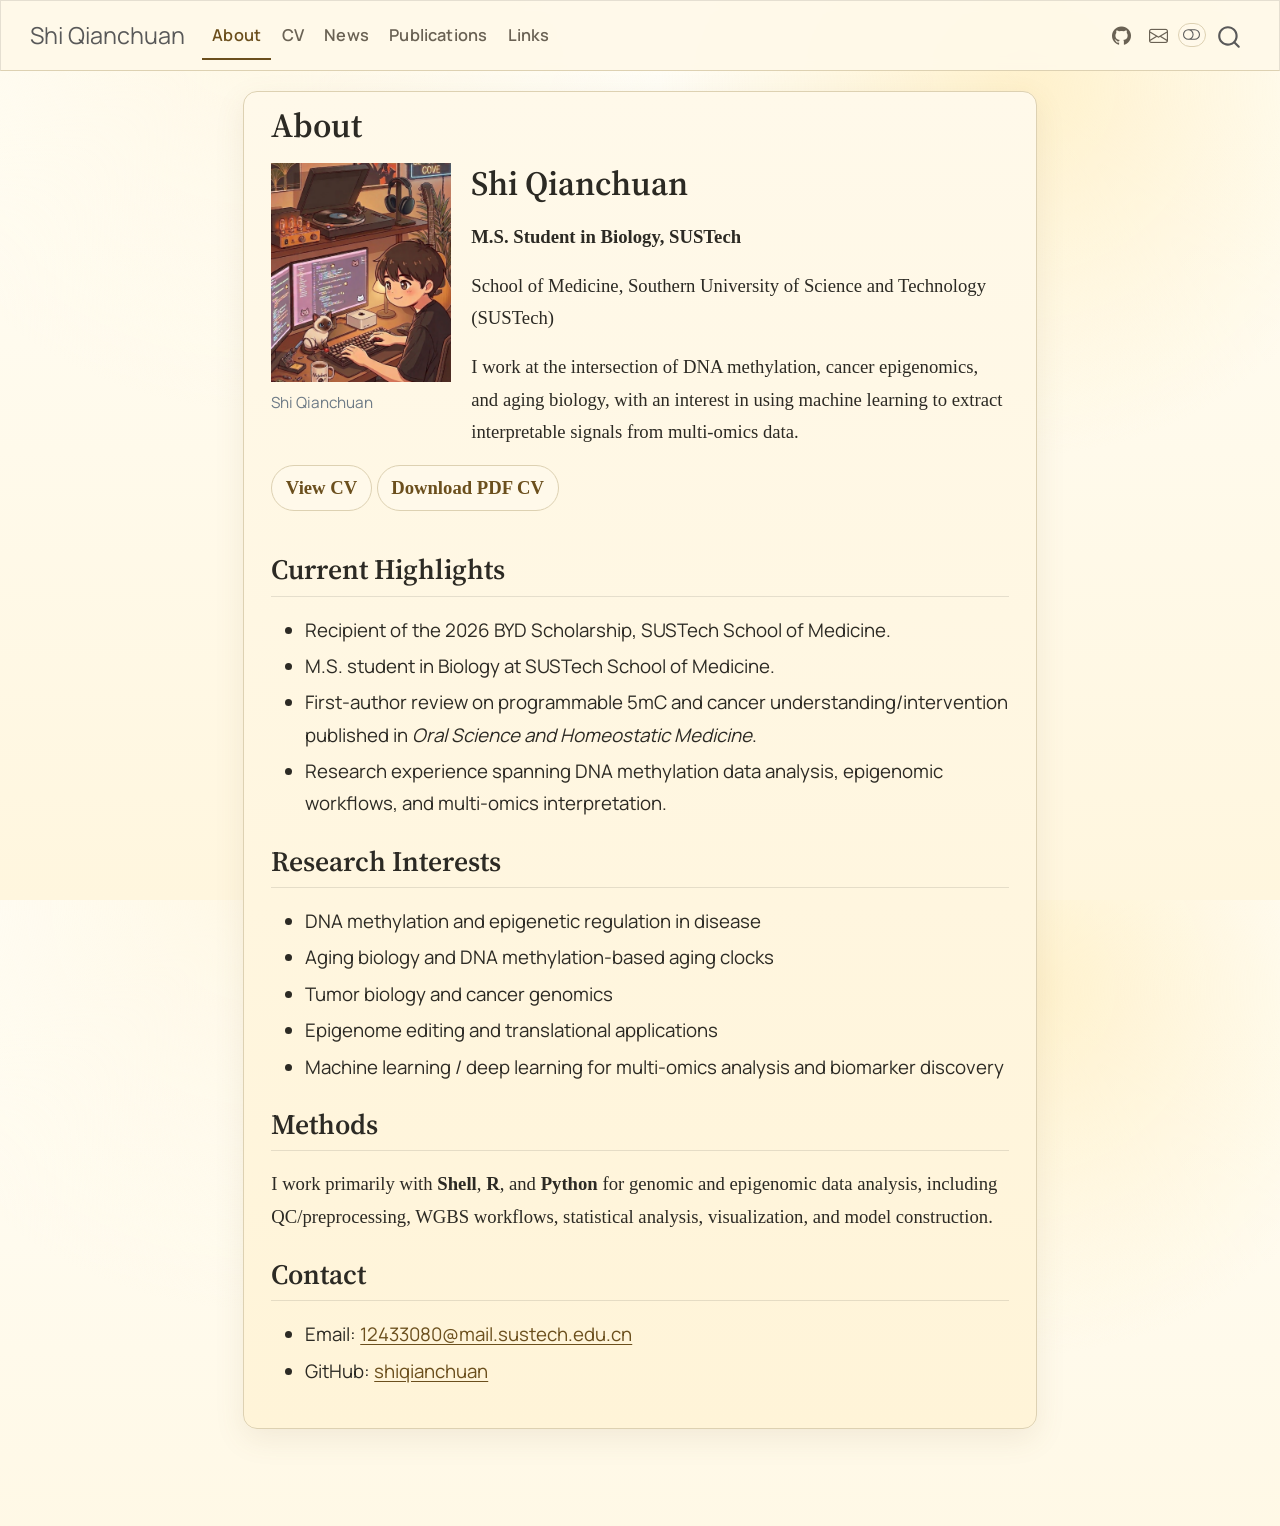
==== commit e1ea358a: "Add 2026 BYD Scholarship and photo-free CV Add the 2026 BYD Scholarship from SUSTech School of Medic" ====
--- a/index.html
+++ b/index.html
@@ -352,6 +352,7 @@
 <section id="current-highlights" class="level2">
 <h2 class="anchored" data-anchor-id="current-highlights">Current Highlights</h2>
 <ul>
+<li>Recipient of the 2026 BYD Scholarship, SUSTech School of Medicine.</li>
 <li>M.S. student in Biology at SUSTech School of Medicine.</li>
 <li>First-author review on programmable 5mC and cancer understanding/intervention published in <em>Oral Science and Homeostatic Medicine</em>.</li>
 <li>Research experience spanning DNA methylation data analysis, epigenomic workflows, and multi-omics interpretation.</li>
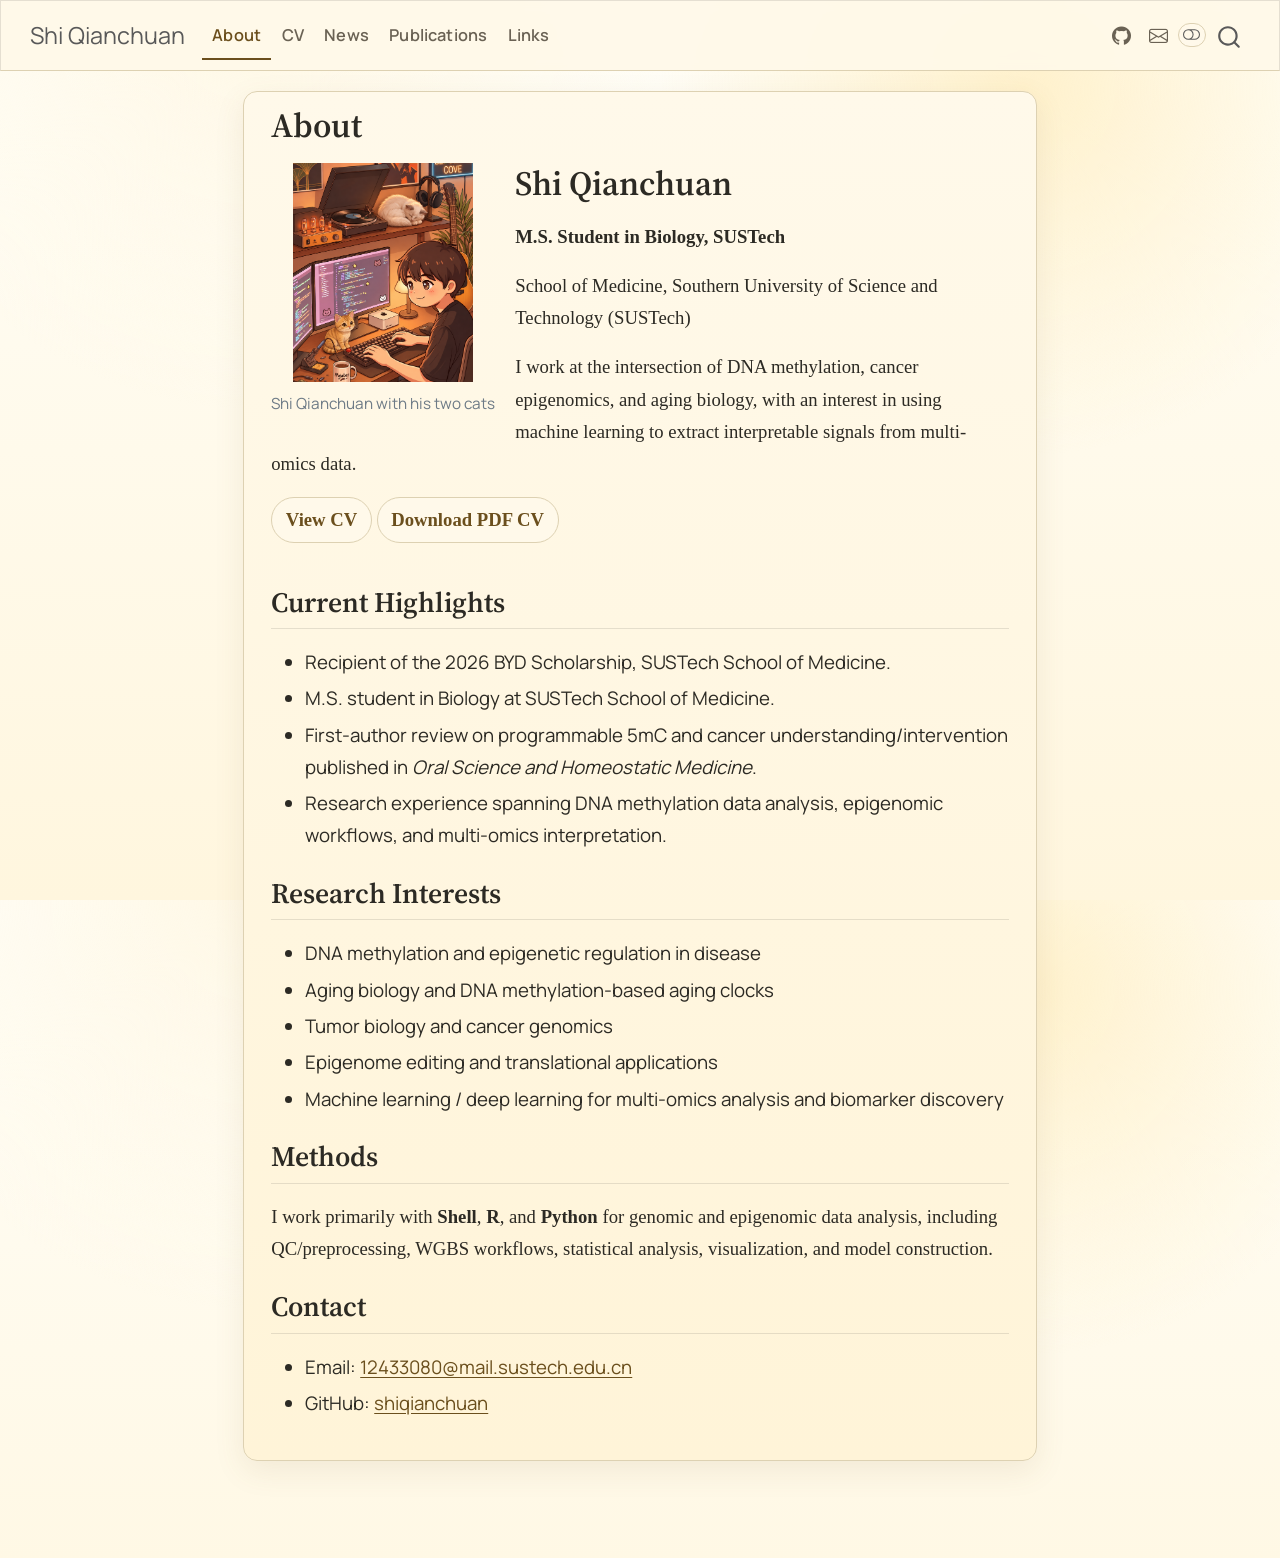
==== commit 8c380fa4: "Show both cats on the profile homepage Use the updated illustration with the small golden cat beside" ====
--- a/index.html
+++ b/index.html
@@ -337,8 +337,8 @@
 
 <div class="quarto-figure quarto-figure-center" style="float: left; margin-right: 20px; margin-bottom: 10px; border-radius: 14px;">
 <figure class="figure">
-<p><img src="about_picture/avatar.png" class="img-fluid figure-img" width="180"></p>
-<figcaption>Shi Qianchuan</figcaption>
+<p><img src="about_picture/avatar-two-cats.png" class="img-fluid figure-img" width="180"></p>
+<figcaption>Shi Qianchuan with his two cats</figcaption>
 </figure>
 </div>
 <section id="shi-qianchuan" class="level1">
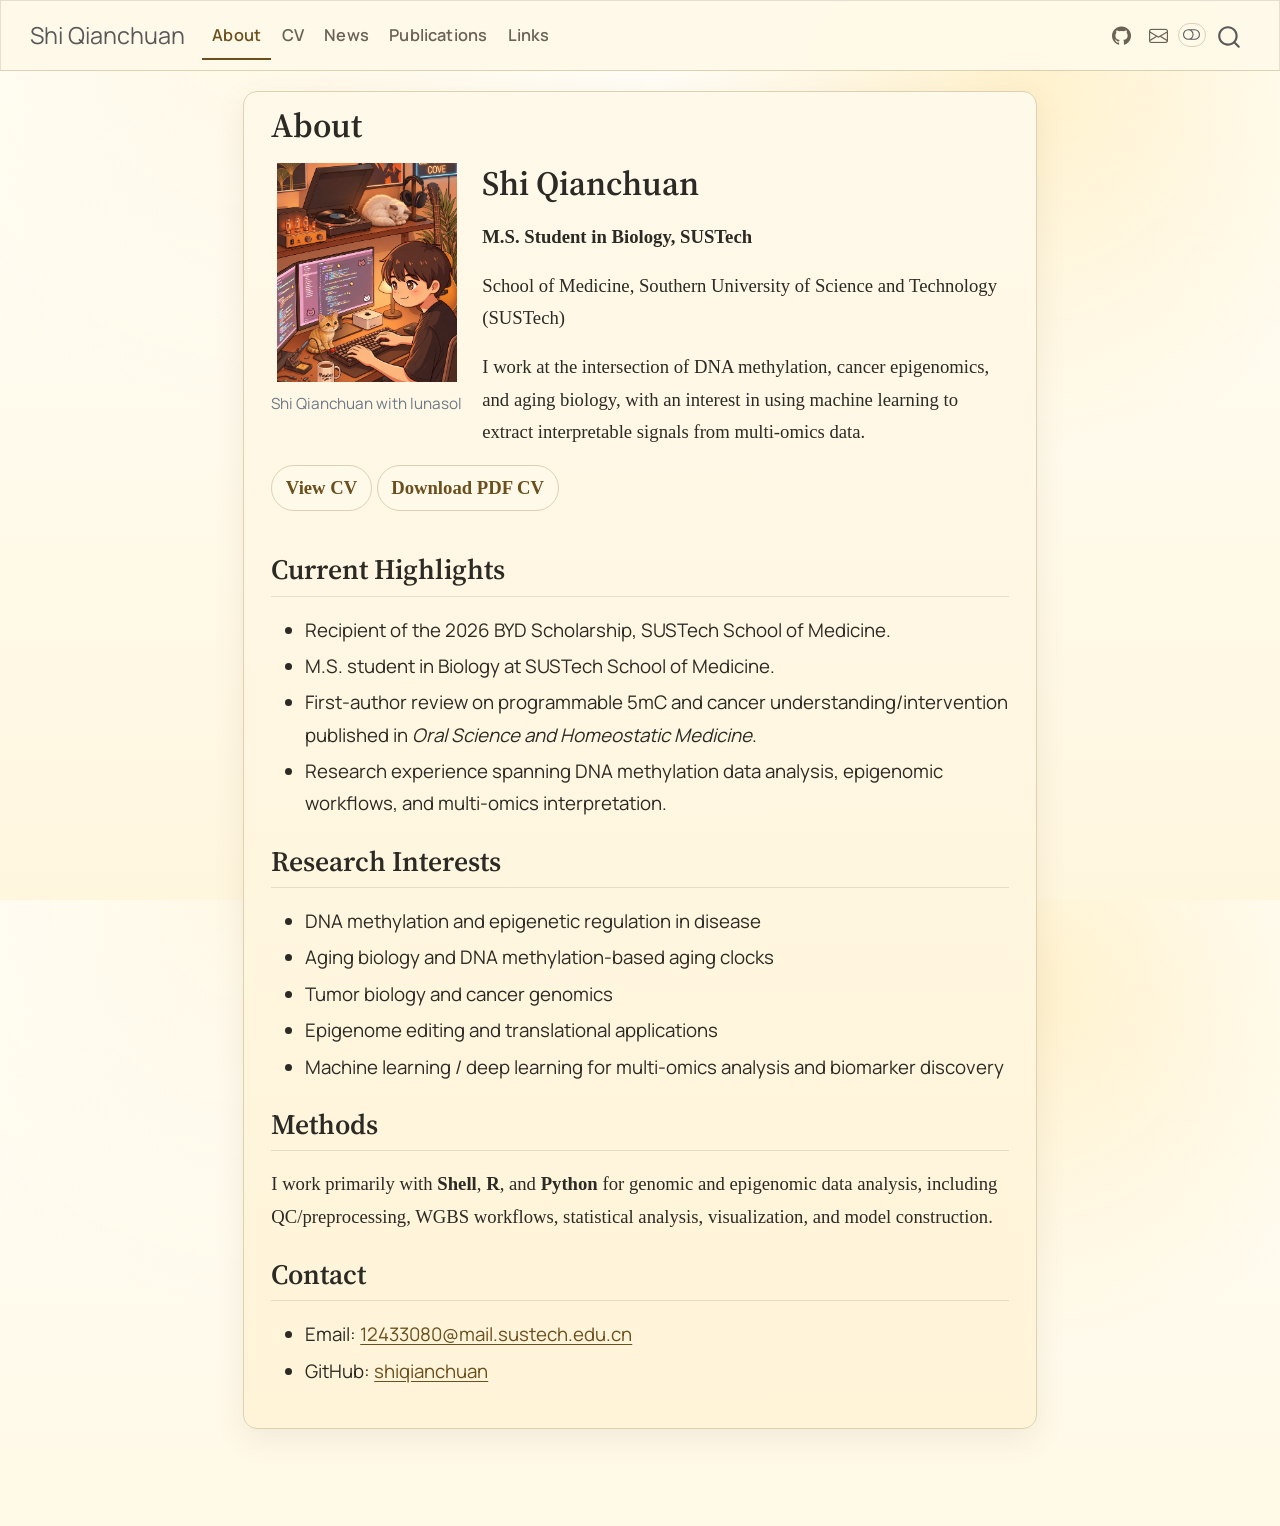
==== commit d9034c6f: "Rename profile illustration caption to lunasol" ====
--- a/index.html
+++ b/index.html
@@ -338,7 +338,7 @@
 <div class="quarto-figure quarto-figure-center" style="float: left; margin-right: 20px; margin-bottom: 10px; border-radius: 14px;">
 <figure class="figure">
 <p><img src="about_picture/avatar-two-cats.png" class="img-fluid figure-img" width="180"></p>
-<figcaption>Shi Qianchuan with his two cats</figcaption>
+<figcaption>Shi Qianchuan with lunasol</figcaption>
 </figure>
 </div>
 <section id="shi-qianchuan" class="level1">
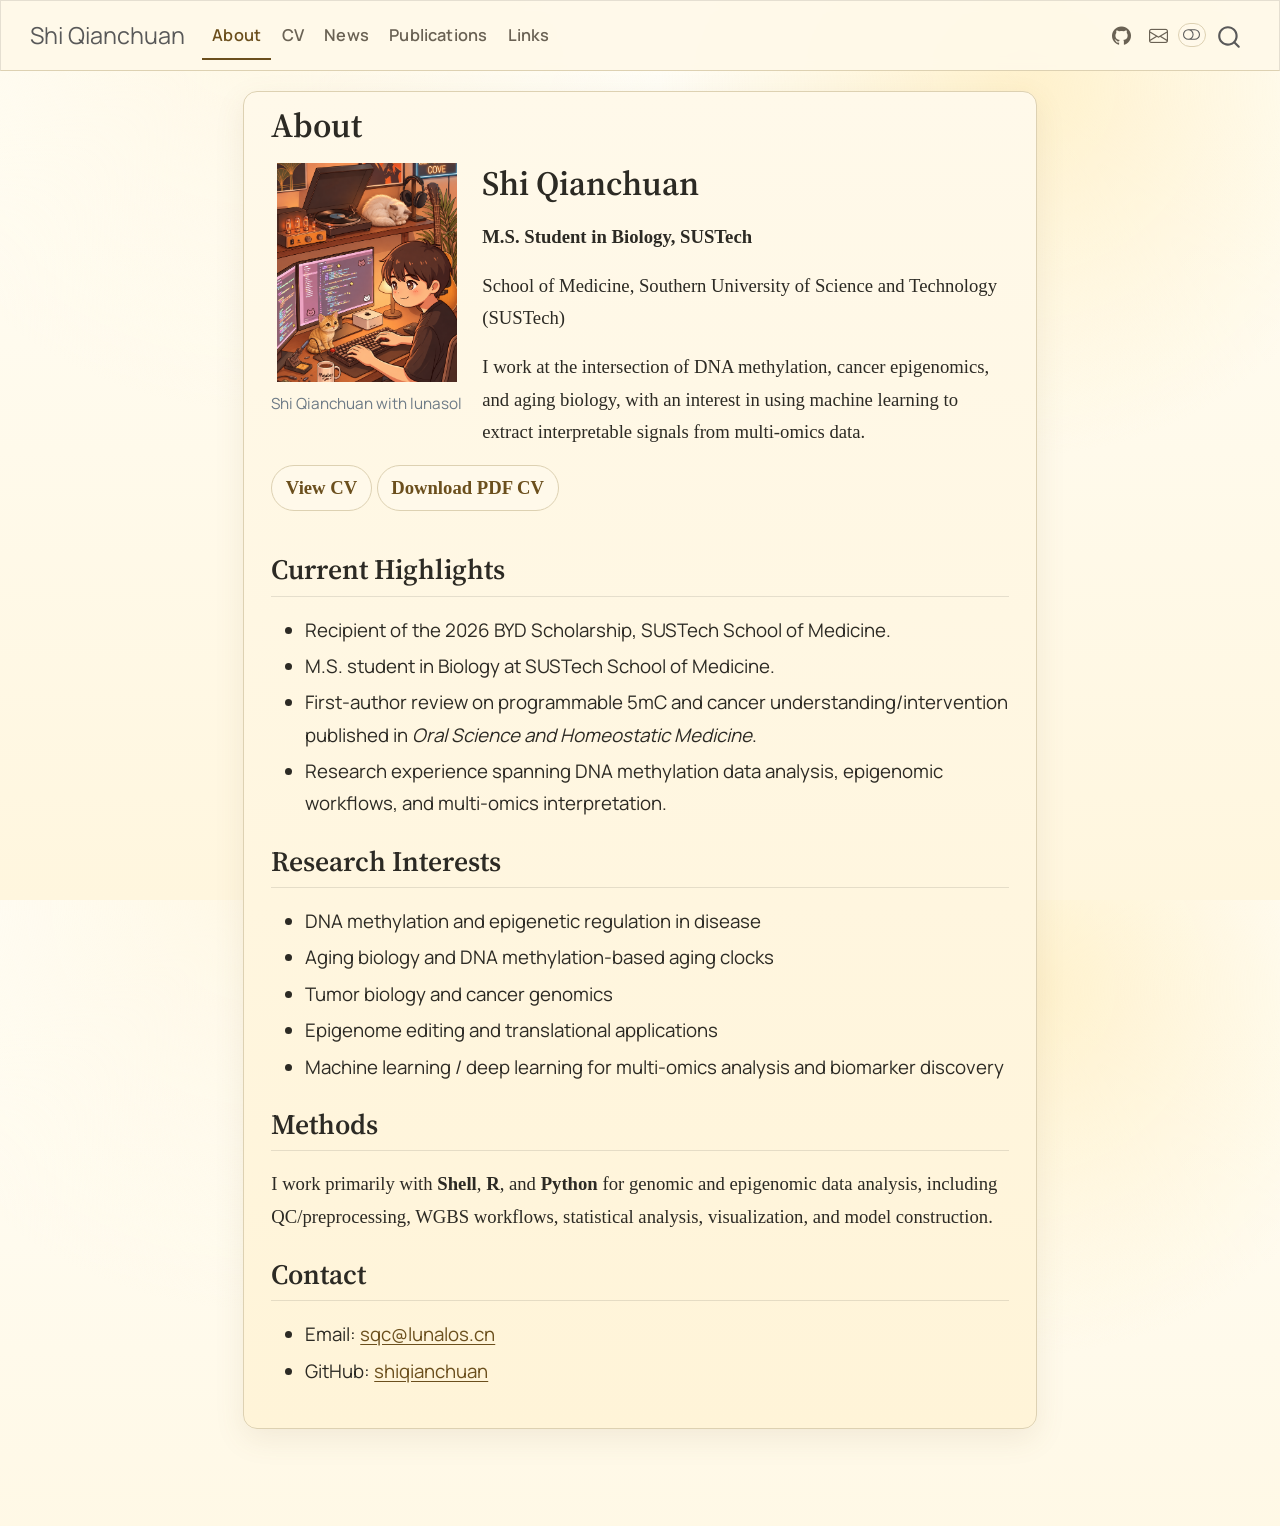
==== commit 533bf463: "Update LinkedIn profile and public contact email Use sqc@lunalos.cn throughout the website and downl" ====
--- a/index.html
+++ b/index.html
@@ -295,7 +295,7 @@
 <span class="menu-text"></span></a>
   </li>  
   <li class="nav-item compact">
-    <a class="nav-link" href="mailto:12433080@mail.sustech.edu.cn"> <i class="bi bi-envelope" role="img">
+    <a class="nav-link" href="mailto:sqc@lunalos.cn"> <i class="bi bi-envelope" role="img">
 </i> 
 <span class="menu-text"></span></a>
   </li>  
@@ -375,7 +375,7 @@
 <section id="contact" class="level2">
 <h2 class="anchored" data-anchor-id="contact">Contact</h2>
 <ul>
-<li>Email: <a href="mailto:12433080@mail.sustech.edu.cn">12433080@mail.sustech.edu.cn</a></li>
+<li>Email: <a href="mailto:sqc@lunalos.cn">sqc@lunalos.cn</a></li>
 <li>GitHub: <a href="https://github.com/shiqianchuan">shiqianchuan</a></li>
 </ul>
 
